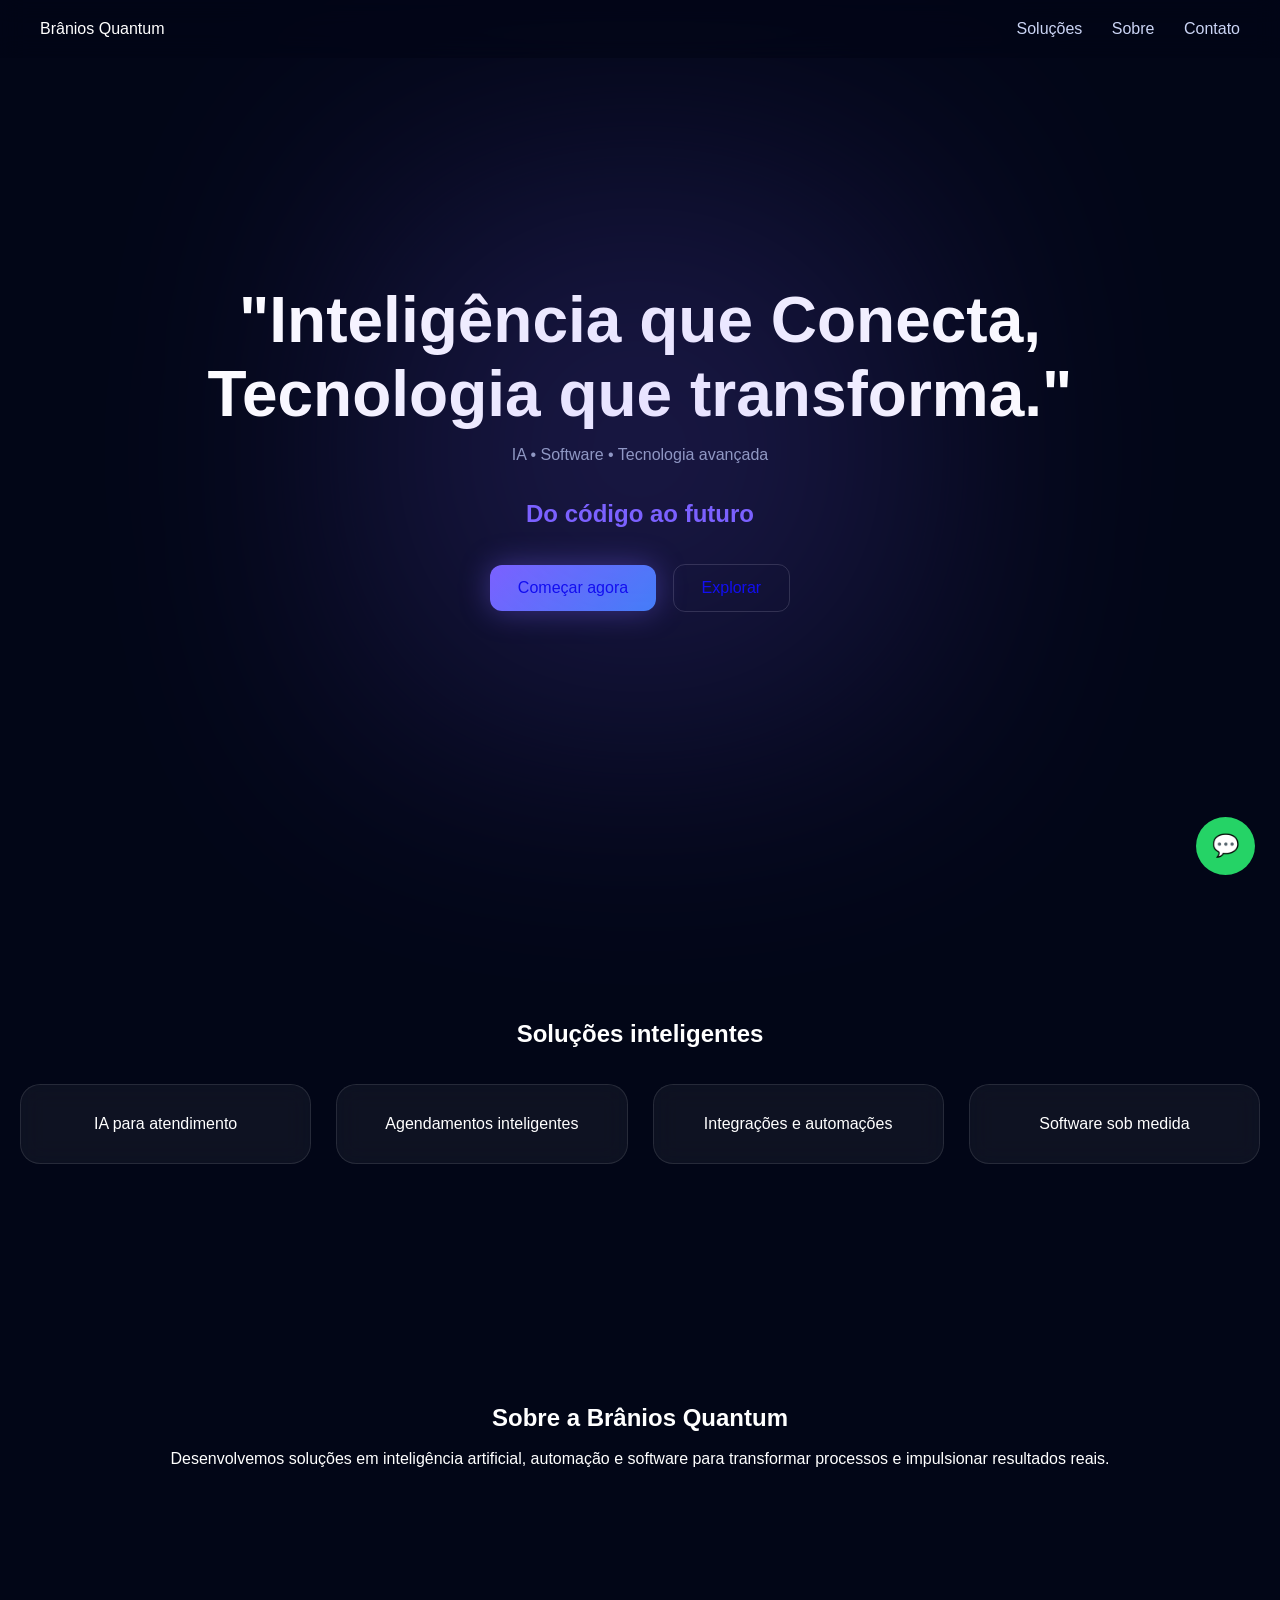
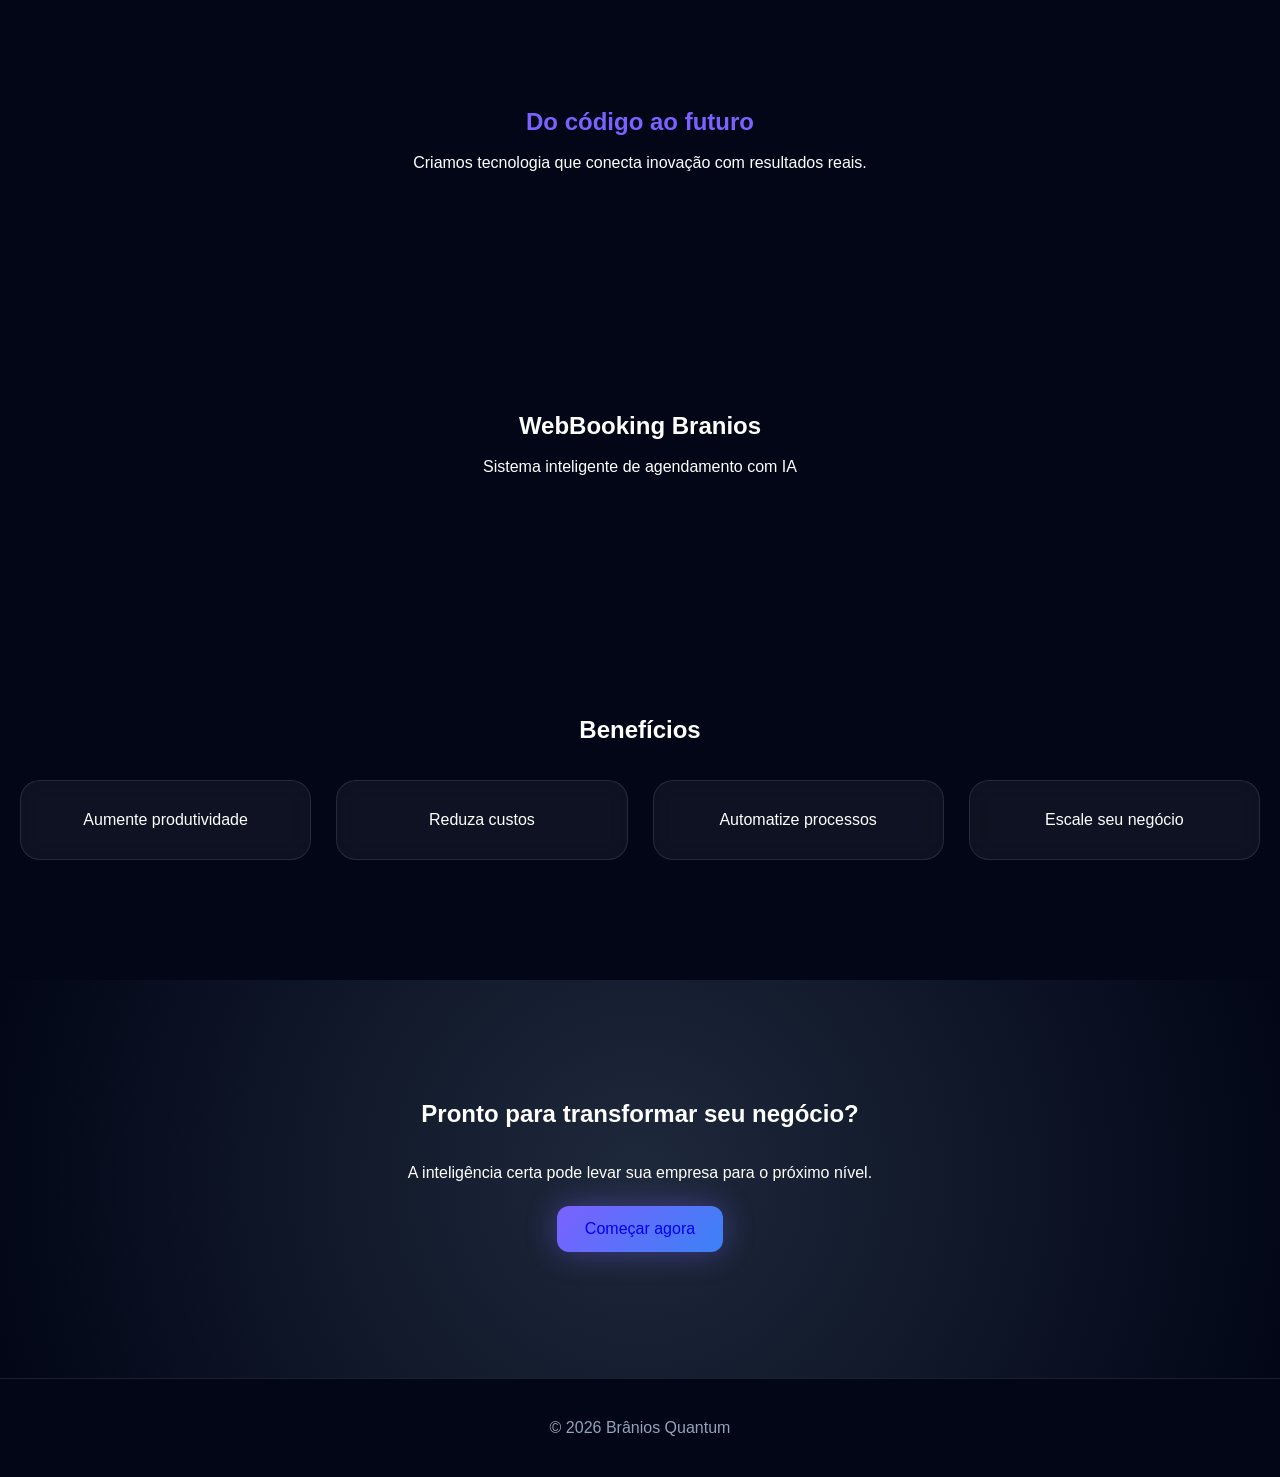
==== index.html @ 9994fad2 "Add files via upload" ====
<!DOCTYPE html>
<html lang="pt-br">
<head>
  <meta charset="UTF-8">
  <meta name="viewport" content="width=device-width, initial-scale=1.0">
  <title>Brânios Quantum</title>

  <link rel="stylesheet" href="style.css">
  <link href="https://fonts.googleapis.com/css2?family=Poppins:wght@400;600;700&display=swap" rel="stylesheet">
</head>

<body>

<header class="navbar">
  <div class="logo">Brânios Quantum</div>
  <nav>
    <a href="#services">Soluções</a>
    <a href="#about">Sobre</a>
    <a href="#contact">Contato</a>
  </nav>
</header>

<section class="hero">
  <div class="glow"></div>

  <h1>"Inteligência que Conecta, Tecnologia que transforma."</h1>
  <p class="sub">IA • Software • Tecnologia avançada</p>
  <br>
  <br>
  <h2 class="highlight">Do código ao futuro</h2>

  <div class="buttons">
    <a href="https://wa.me/555189077071" target="_blank" class="btn primary">
    Começar agora
  </a>
    <a href="#services" class="btn secondary">Explorar</a>
  </div>
</section>

<section id="services">
  <h2>Soluções inteligentes</h2>
  <br>
  <br>
  <div class="grid hidden" id="servicesGrid"></div>
</section>

<section id="about" class="hidden">
  <h2>Sobre a Brânios Quantum</h2>
  <br>
  <p>
    Desenvolvemos soluções em inteligência artificial, automação e software
    para transformar processos e impulsionar resultados reais.
  </p>
</section>

<section class="hidden">
  <h2 class="purple">Do código ao futuro</h2>
   <br>
  <p>Criamos tecnologia que conecta inovação com resultados reais.</p>
</section>

<section class="hidden">
  <h2>WebBooking Branios</h2>
   <br>
  <p>Sistema inteligente de agendamento com IA</p>
</section>

<section class="hidden">
  <h2>Benefícios</h2>
  <br>
  <br>
  <div class="grid" id="benefitsGrid"></div>
</section>

<section class="cta hidden" id="contact">
  <h1>Pronto para transformar seu negócio?</h1>
  <br>
  <br>
  <p>A inteligência certa pode levar sua empresa para o próximo nível.</p>
  <br>
  <a href="https://wa.me/555189077071" target="_blank" class="btn primary">
    Começar agora
  </a>
</section>

<a href="https://wa.me/555189077071" class="whatsapp" target="_blank">💬</a>

<footer>© 2026 Brânios Quantum</footer>

<script src="script.js"></script>
</body>
</html>
---- style.css ----
* {
  margin: 0;
  padding: 0;
  box-sizing: border-box;
  font-family: 'Inter', sans-serif;
}

body {
  background: #020617;
  color: white;
  overflow-x: hidden;
}

/* NAVBAR */
.navbar {
  position: fixed;
  width: 100%;
  top: 0;
  display: flex;
  justify-content: space-between;
  padding: 20px 40px;
  background: rgba(2,6,23,0.6);
  backdrop-filter: blur(12px);
  z-index: 1000;
}

.navbar a {
  color: #cbd5f5;
  margin-left: 25px;
  text-decoration: none;
}

.navbar a:hover {
  color: white;
}

/* HERO */
.hero {
  height: 100vh;
  display: flex;
  flex-direction: column;
  align-items: center;
  justify-content: center;
  text-align: center;
  position: relative;
}

.glow {
  position: absolute;
  width: 700px;
  height: 700px;
  background: radial-gradient(circle, #7B61FF, transparent);
  opacity: 0.25;
  filter: blur(120px);
}

.hero h1 {
  font-size: 64px;
  max-width: 900px;
}

.sub {
  color: #94a3b8;
  margin-top: 15px;
}

.highlight {
  color: #7B61FF;
}

/* BOTÕES */
.buttons {
  margin-top: 30px;
}

.btn {
  padding: 14px 28px;
  border-radius: 12px;
  text-decoration: none;
  margin: 6px;
  display: inline-block;
  transition: 0.3s;
}

.primary {
  background: linear-gradient(135deg, #7B61FF, #3B82F6);
  box-shadow: 0 0 30px rgba(123,97,255,0.4);
}

.primary:hover {
  transform: translateY(-3px) scale(1.03);
}

.secondary {
  border: 1px solid rgba(255,255,255,0.15);
}

.secondary:hover {
  background: rgba(255,255,255,0.05);
}

/* SECTIONS */
section {
  padding: 120px 20px;
  text-align: center;
}

/* GRID */
.grid {
  display: grid;
  grid-template-columns: repeat(auto-fit, minmax(250px, 1fr));
  gap: 25px;
}

/* CARDS */
.card {
  padding: 30px;
  border-radius: 20px;
  background: rgba(255,255,255,0.05);
  border: 1px solid rgba(255,255,255,0.1);
  backdrop-filter: blur(12px);
  transition: 0.4s;
}

.card:hover {
  transform: translateY(-8px);
  border: 1px solid rgba(123,97,255,0.5);
}

/* ANIMAÇÃO */
.hidden {
  opacity: 0;
  transform: translateY(40px);
  transition: 0.8s;
}

.show {
  opacity: 1;
  transform: translateY(0);
}

/* CTA */
.cta {
  background: radial-gradient(circle at center, #1e293b, #020617);
}

/* WHATS */
.whatsapp {
  position: fixed;
  bottom: 25px;
  right: 25px;
  background: #25D366;
  padding: 16px;
  border-radius: 50%;
  font-size: 22px;
  text-decoration: none;
}

/* FOOTER */
footer {
  padding: 40px;
  text-align: center;
  color: #94a3b8;
  border-top: 1px solid rgba(255,255,255,0.1);
}

.purple {
  color: #7B61FF;
}
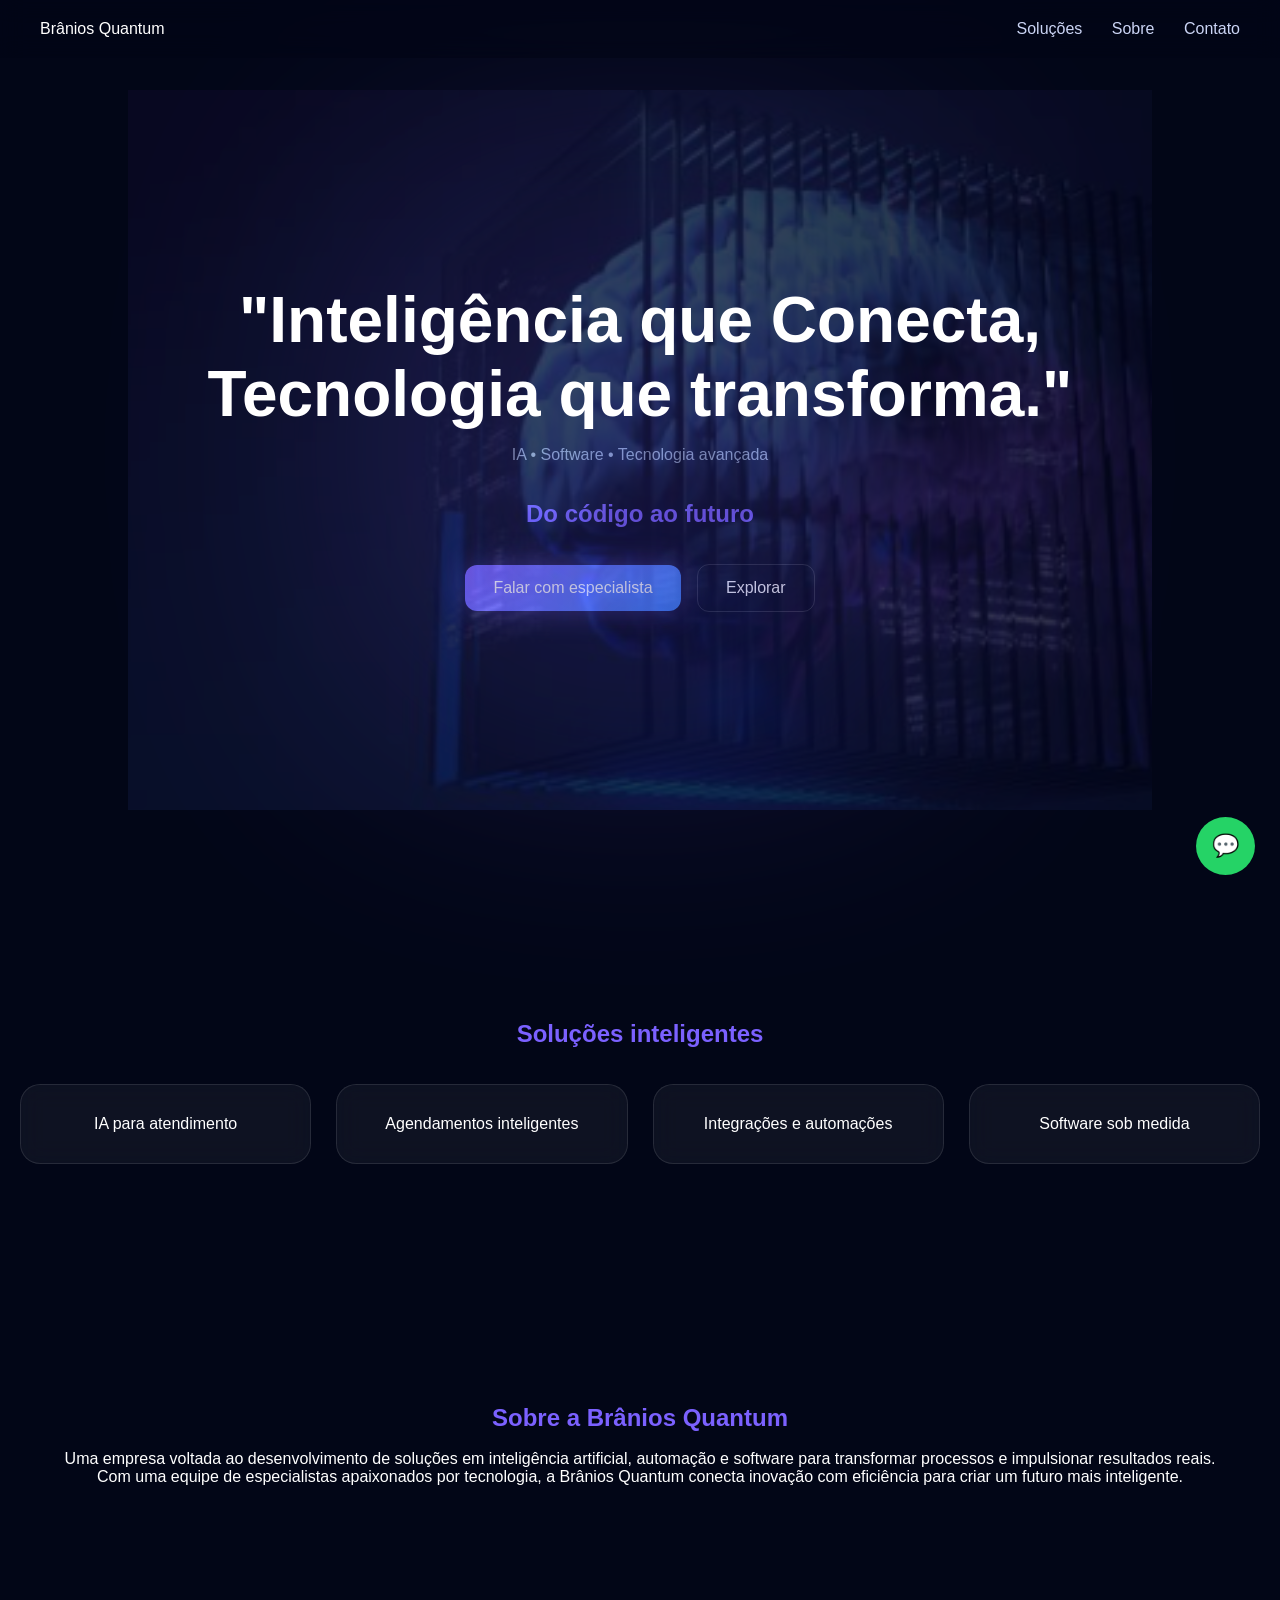
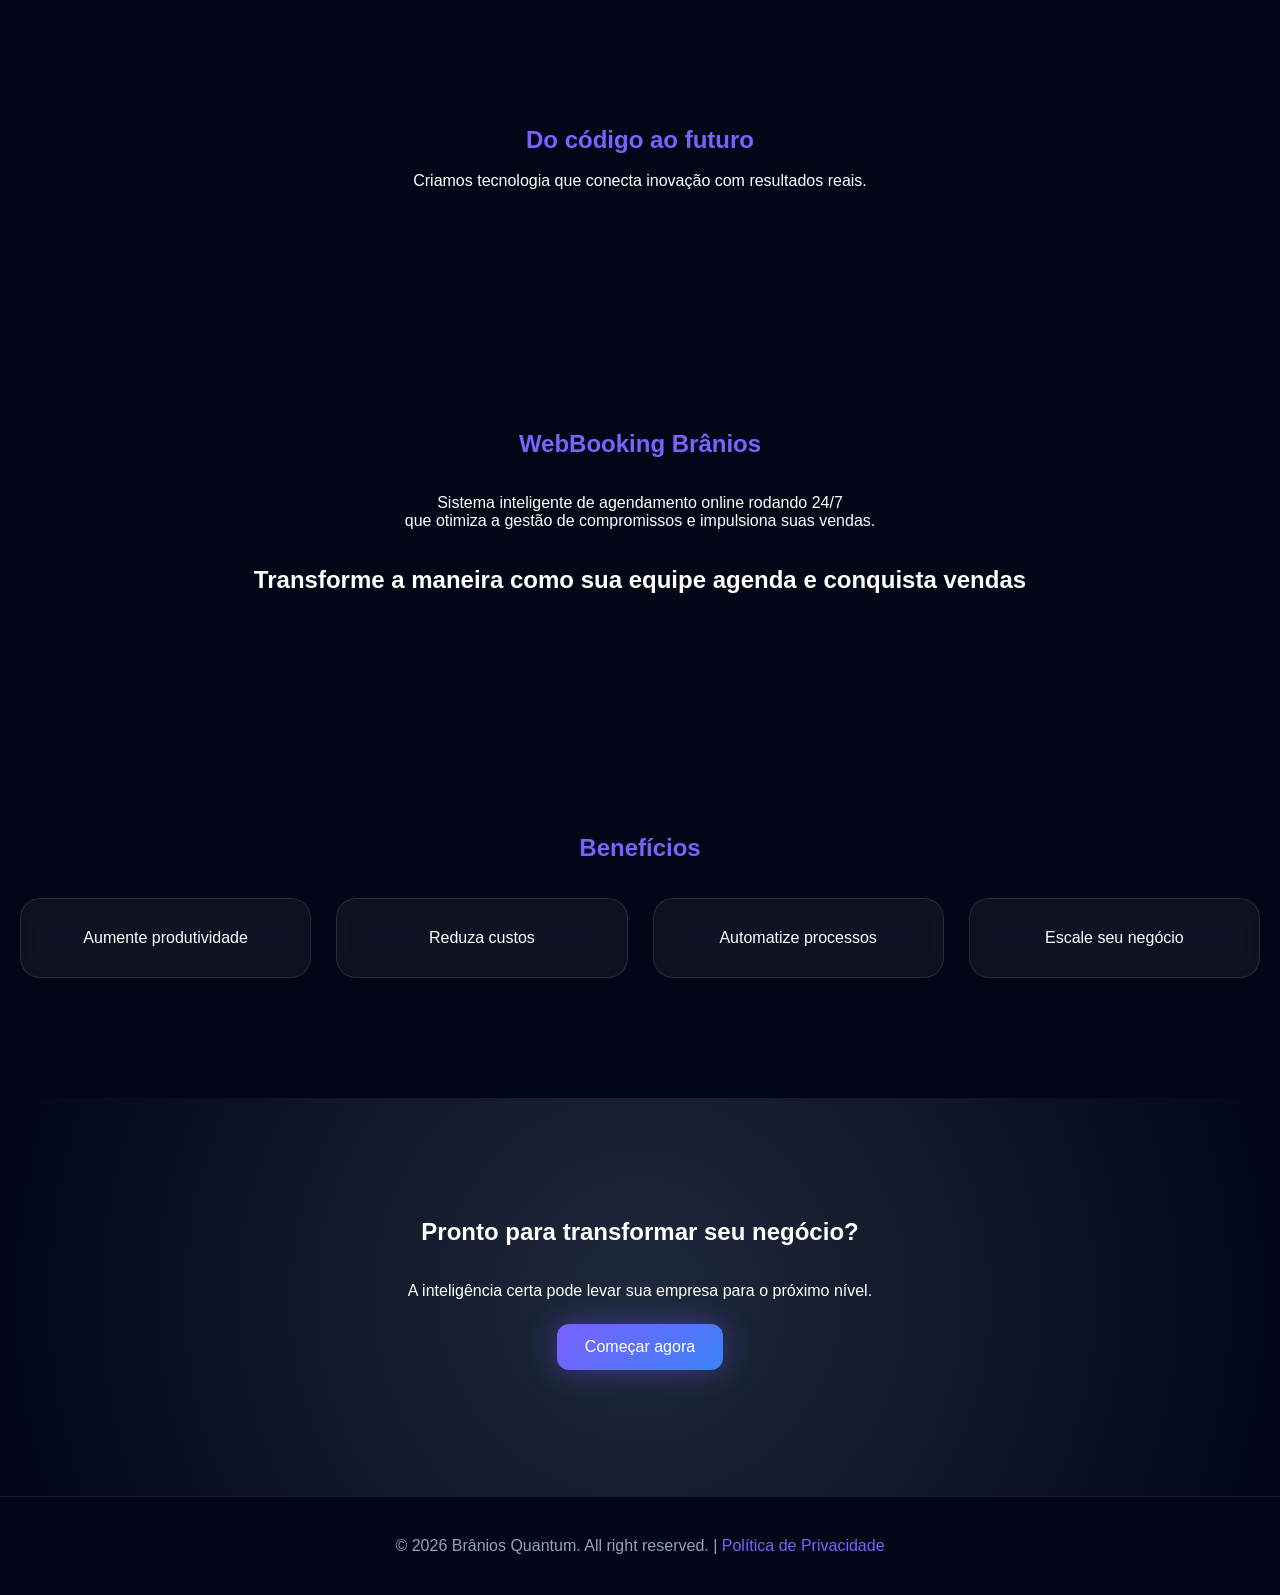
==== commit 9b5a91a0: "Add files via upload" ====
--- a/index.html
+++ b/index.html
@@ -23,6 +23,8 @@
 <section class="hero">
   <div class="glow"></div>
 
+  <img src="assets/5.png" alt="Imagem 5" class="hero-image">
+
   <h1>"Inteligência que Conecta, Tecnologia que transforma."</h1>
   <p class="sub">IA • Software • Tecnologia avançada</p>
   <br>
@@ -30,26 +32,27 @@
   <h2 class="highlight">Do código ao futuro</h2>
 
   <div class="buttons">
-    <a href="https://wa.me/555189077071" target="_blank" class="btn primary">
-    Começar agora
-  </a>
+    <a href="https://api.whatsapp.com/send?phone=555198077071" target="_blank" rel="noopener noreferrer" class="btn primary">
+      Falar com especialista
+    </a>
     <a href="#services" class="btn secondary">Explorar</a>
   </div>
 </section>
 
 <section id="services">
-  <h2>Soluções inteligentes</h2>
+  <h2 class="purple">Soluções inteligentes</h2>
   <br>
   <br>
   <div class="grid hidden" id="servicesGrid"></div>
 </section>
 
 <section id="about" class="hidden">
-  <h2>Sobre a Brânios Quantum</h2>
+  <h2 class="purple">Sobre a Brânios Quantum</h2>
   <br>
   <p>
-    Desenvolvemos soluções em inteligência artificial, automação e software
-    para transformar processos e impulsionar resultados reais.
+    Uma empresa voltada ao desenvolvimento de soluções em inteligência artificial, automação e software
+    para transformar processos e impulsionar resultados reais.</p> 
+  <p>Com uma equipe de especialistas apaixonados por tecnologia, a Brânios Quantum conecta inovação com eficiência para criar um futuro mais inteligente. 
   </p>
 </section>
 
@@ -60,13 +63,20 @@
 </section>
 
 <section class="hidden">
-  <h2>WebBooking Branios</h2>
+  <h1 class="purple">WebBooking Brânios</h1>
    <br>
-  <p>Sistema inteligente de agendamento com IA</p>
+   <br>
+  <p>Sistema inteligente de agendamento online rodando 24/7</p>
+  <p>que otimiza a gestão de compromissos e impulsiona suas vendas.</p>
+   <br>
+  <br>
+  <h2>Transforme a maneira
+como sua equipe agenda e
+conquista vendas</h2>
 </section>
 
 <section class="hidden">
-  <h2>Benefícios</h2>
+  <h2 class="purple">Benefícios</h2>
   <br>
   <br>
   <div class="grid" id="benefitsGrid"></div>
@@ -78,14 +88,14 @@
   <br>
   <p>A inteligência certa pode levar sua empresa para o próximo nível.</p>
   <br>
-  <a href="https://wa.me/555189077071" target="_blank" class="btn primary">
+  <a href="https://api.whatsapp.com/send?phone=555198077071" target="_blank" rel="noopener noreferrer" class="btn primary">
     Começar agora
   </a>
 </section>
 
-<a href="https://wa.me/555189077071" class="whatsapp" target="_blank">💬</a>
+<a href="https://api.whatsapp.com/send?phone=555198077071" class="whatsapp" target="_blank" rel="noopener noreferrer">💬</a>
 
-<footer>© 2026 Brânios Quantum</footer>
+<footer>© 2026 Brânios Quantum. All right reserved. | <a href="politica-de-privacidade.html">Política de Privacidade</a></footer>
 
 <script src="script.js"></script>
 </body>
--- a/style.css
+++ b/style.css
@@ -2,7 +2,7 @@
   margin: 0;
   padding: 0;
   box-sizing: border-box;
-  font-family: 'Inter', sans-serif;
+  font-family: 'Poppins', sans-serif;
 }
 
 body {
@@ -52,11 +52,14 @@
   background: radial-gradient(circle, #7B61FF, transparent);
   opacity: 0.25;
   filter: blur(120px);
+  pointer-events: none;
 }
 
 .hero h1 {
   font-size: 64px;
   max-width: 900px;
+  position: relative;
+  z-index: 2;
 }
 
 .sub {
@@ -68,6 +71,17 @@
   color: #7B61FF;
 }
 
+.hero-image {
+  position: absolute;
+  top: 10vh;
+  left: 10vw;
+  width: 80vw;
+  height: 80vh;
+  object-fit: cover;
+  z-index: 0;
+  opacity: 0.2;
+}
+
 /* BOTÕES */
 .buttons {
   margin-top: 30px;
@@ -80,6 +94,7 @@
   margin: 6px;
   display: inline-block;
   transition: 0.3s;
+  color: white;
 }
 
 .primary {
@@ -120,6 +135,7 @@
   border: 1px solid rgba(255,255,255,0.1);
   backdrop-filter: blur(12px);
   transition: 0.4s;
+  color: white;
 }
 
 .card:hover {
@@ -164,6 +180,233 @@
   border-top: 1px solid rgba(255,255,255,0.1);
 }
 
+footer a {
+  color: #7B61FF;
+  text-decoration: none;
+}
+
+footer a:hover {
+  color: #3B82F6;
+}
+
 .purple {
   color: #7B61FF;
 }
+
+/* LINKS */
+section a {
+  color: #7B61FF;
+  text-decoration: none;
+}
+
+section a:hover {
+  color: #3B82F6;
+}
+
+footer a {
+  color: #7B61FF;
+  text-decoration: none;
+}
+
+footer a:hover {
+  color: #3B82F6;
+}
+
+/* RESPONSIVIDADE */
+html {
+  font-size: 16px;
+}
+
+@media (max-width: 1200px) {
+  html {
+    font-size: 15px;
+  }
+}
+
+@media (max-width: 992px) {
+  html {
+    font-size: 14px;
+  }
+  .navbar {
+    padding: 14px 20px;
+  }
+  .navbar nav {
+    display: flex;
+    flex-wrap: wrap;
+    justify-content: center;
+    margin-top: 8px;
+  }
+  .navbar a {
+    margin: 8px 10px;
+  }
+  .hero h1 {
+    font-size: clamp(2rem, 6vw, 4rem);
+    max-width: 700px;
+  }
+  .hero .sub {
+    font-size: 0.95rem;
+  }
+  section {
+    padding: 90px 18px;
+  }
+  .grid {
+    gap: 18px;
+  }
+  .card {
+    padding: 22px;
+  }
+}
+
+@media (max-width: 768px) {
+  .navbar {
+    flex-direction: column;
+    align-items: center;
+  }
+  .navbar .logo {
+    margin-bottom: 8px;
+  }
+  .hero {
+    padding: 80px 16px;
+  }
+  .hero h1 {
+    font-size: clamp(1.75rem, 8vw, 3rem);
+  }
+  .hero .sub {
+    margin-top: 10px;
+  }
+  .buttons {
+    flex-direction: column;
+    display: flex;
+    align-items: center;
+  }
+  .btn {
+    width: 100%;
+    max-width: 320px;
+    text-align: center;
+    display: block;
+  }
+  .btn + .btn {
+    margin-top: 10px;
+  }
+  .hero-image {
+    max-width: 80%;
+    opacity: 0.5;
+    position: static;
+    transform: none;
+    width: auto;
+    height: auto;
+  }
+  section {
+    padding: 75px 14px;
+  }
+  .grid {
+    grid-template-columns: 1fr;
+  }
+  .whatsapp {
+    bottom: 18px;
+    right: 18px;
+    padding: 14px;
+    font-size: 20px;
+  }
+}
+
+@media (max-width: 480px) {
+  body {
+    font-size: 0.92rem;
+  }
+  .hero h1 {
+    font-size: clamp(1.5rem, 9vw, 2.5rem);
+  }
+  .hero .sub {
+    font-size: 0.85rem;
+  }
+  .navbar {
+    padding: 10px 12px;
+  }
+  .cta {
+    padding: 65px 12px;
+  }
+  .footer {
+    padding: 30px;
+  }
+}
+
+/* RESPONSIVIDADE PARA PÁGINA DE POLÍTICA DE PRIVACIDADE */
+.privacy-header {
+  padding: 60px 20px;
+  text-align: center;
+  background: linear-gradient(135deg, #020617, #1e293b);
+}
+
+.privacy-header h1 {
+  font-size: 2.5rem;
+  color: #7B61FF;
+  margin: 0;
+}
+
+.privacy-main {
+  max-width: 900px;
+  margin: 0 auto;
+  padding: 40px 20px;
+}
+
+.privacy-main section {
+  margin-bottom: 40px;
+  text-align: left;
+}
+
+.privacy-main h2 {
+  color: #7B61FF;
+  font-size: 1.5rem;
+  margin-bottom: 15px;
+}
+
+.privacy-main p {
+  line-height: 1.6;
+  margin-bottom: 10px;
+}
+
+.privacy-footer {
+  padding: 40px;
+  text-align: center;
+  color: #94a3b8;
+  border-top: 1px solid rgba(255,255,255,0.1);
+}
+
+.privacy-footer a {
+  color: #7B61FF;
+  text-decoration: none;
+}
+
+.privacy-footer a:hover {
+  color: #3B82F6;
+}
+
+/* RESPONSIVIDADE PARA POLÍTICA EM MOBILE/TABLET */
+@media (max-width: 768px) {
+  .privacy-header {
+    padding: 40px 16px;
+  }
+  .privacy-header h1 {
+    font-size: 2rem;
+  }
+  .privacy-main {
+    padding: 30px 16px;
+  }
+  .privacy-main h2 {
+    font-size: 1.3rem;
+  }
+  .privacy-footer {
+    padding: 30px 16px;
+  }
+}
+
+@media (max-width: 480px) {
+  .privacy-header h1 {
+    font-size: 1.8rem;
+  }
+  .privacy-main h2 {
+    font-size: 1.2rem;
+  }
+}
+
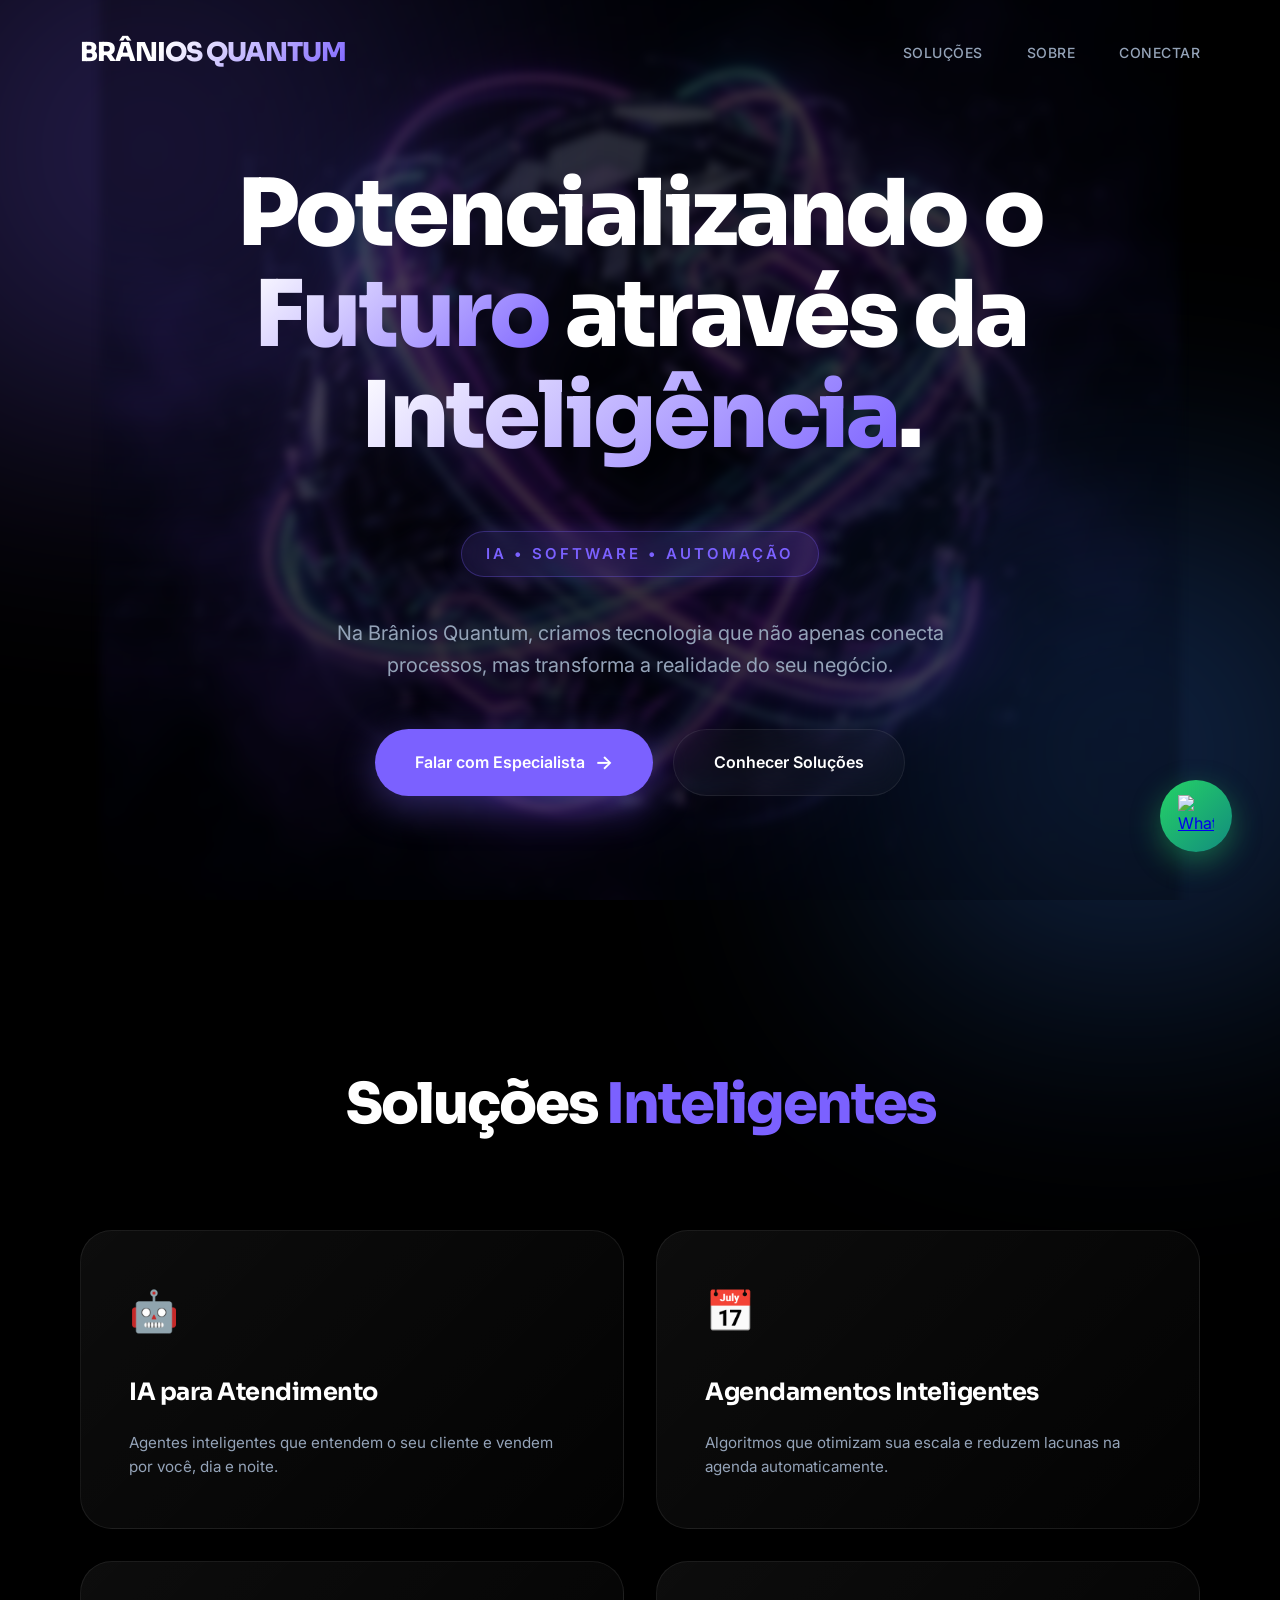
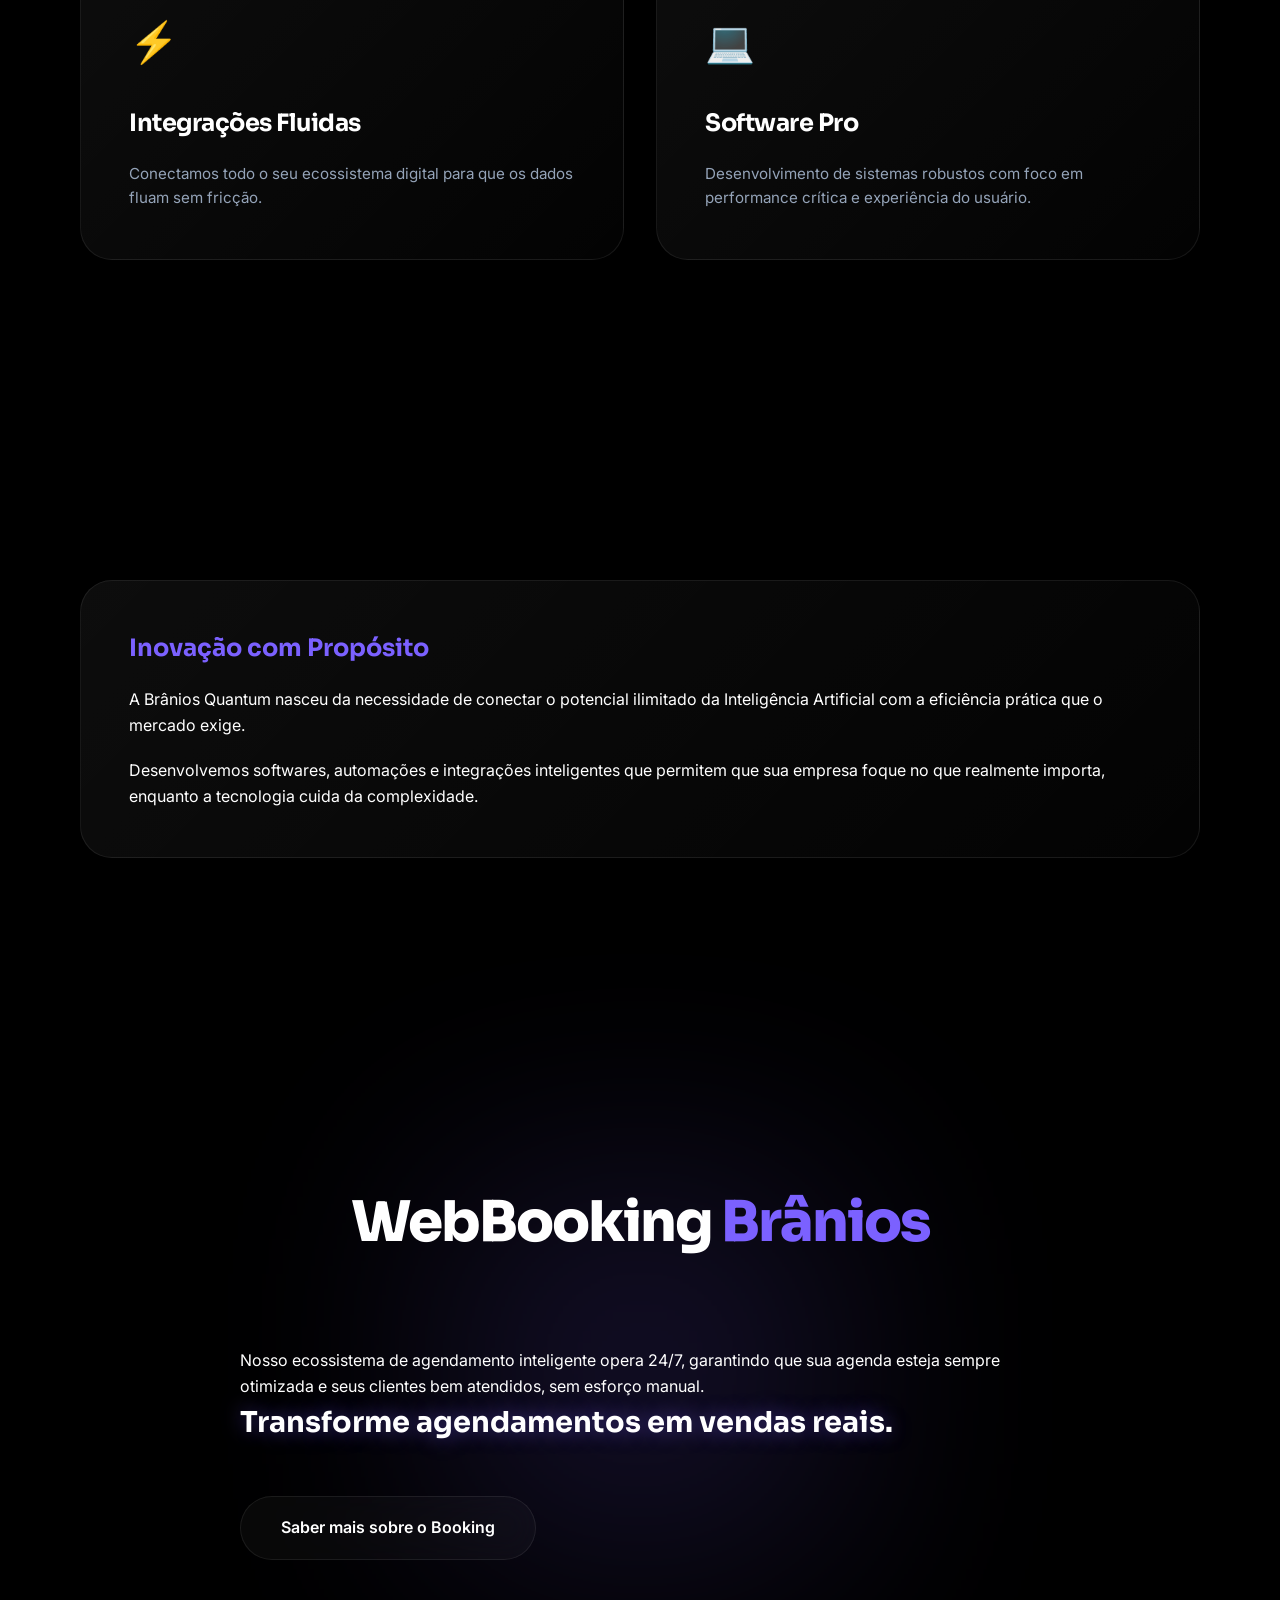
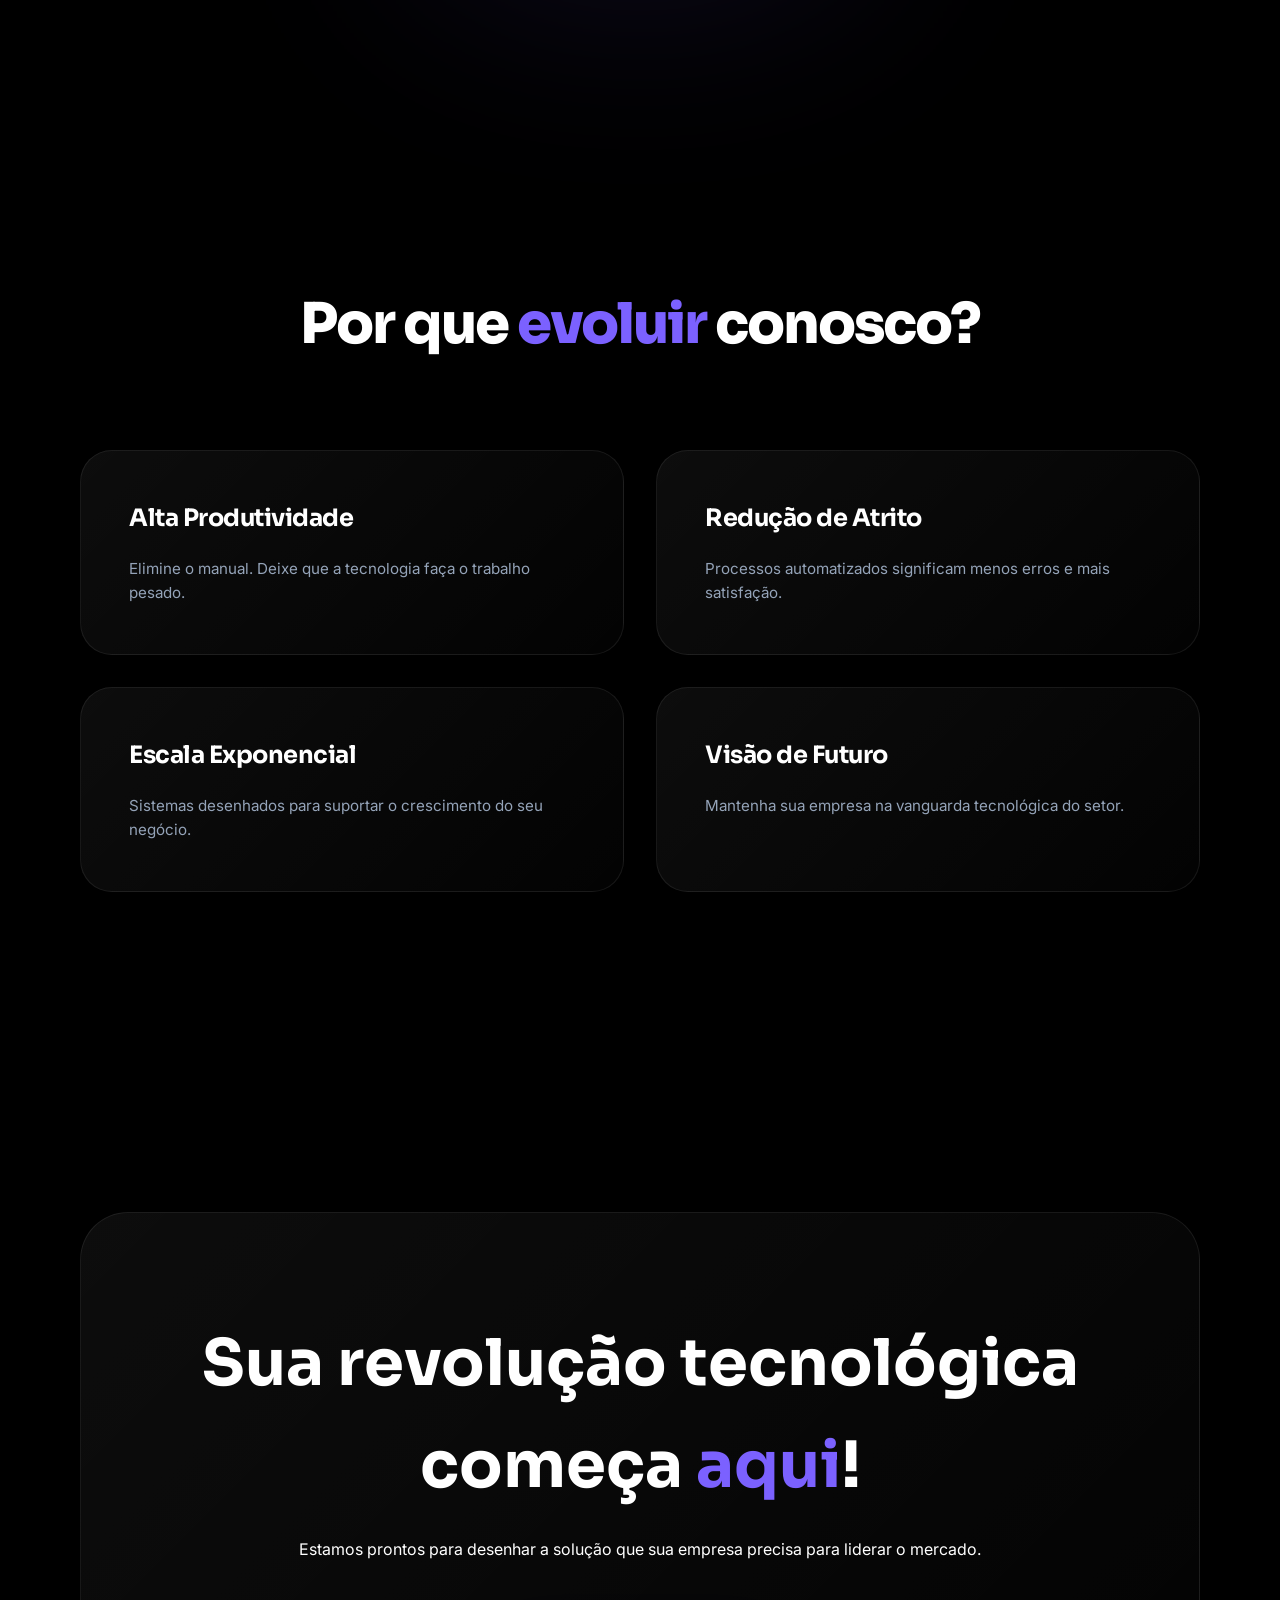
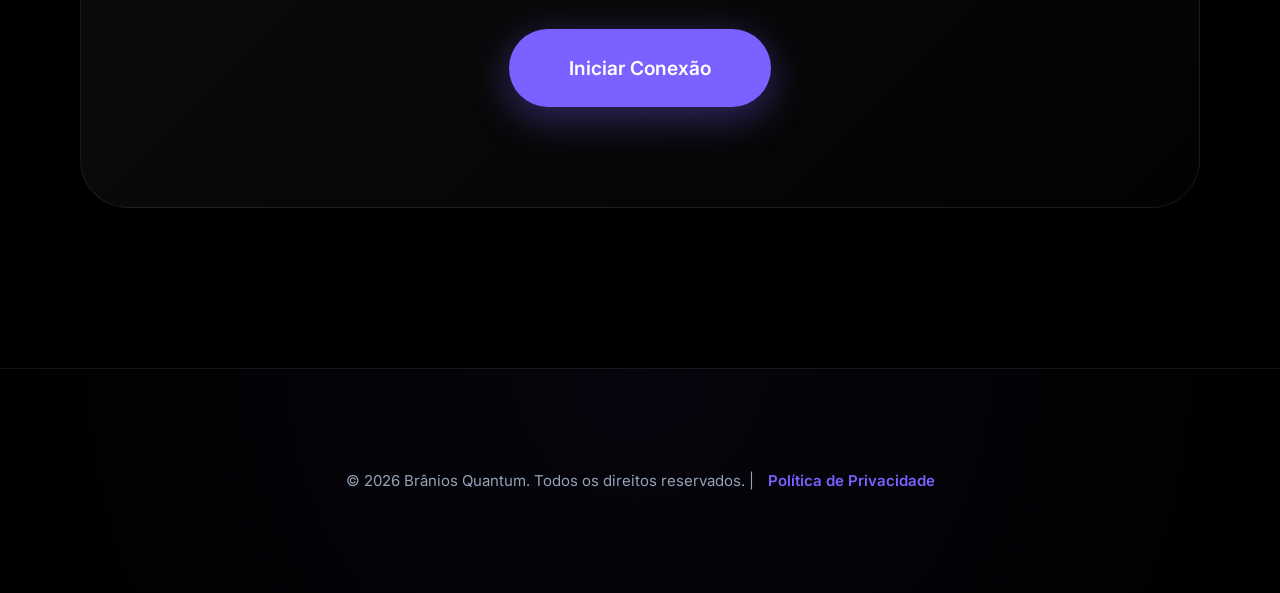
==== commit 1ba1ce3a: "Redesign completo do site Brânios Quantum - Estilo Rune SaaS Profissional" ====
--- a/index.html
+++ b/index.html
@@ -1,102 +1,135 @@
-<!DOCTYPE html>
-<html lang="pt-br">
-<head>
-  <meta charset="UTF-8">
-  <meta name="viewport" content="width=device-width, initial-scale=1.0">
-  <title>Brânios Quantum</title>
-
-  <link rel="stylesheet" href="style.css">
-  <link href="https://fonts.googleapis.com/css2?family=Poppins:wght@400;600;700&display=swap" rel="stylesheet">
-</head>
-
-<body>
-
-<header class="navbar">
-  <div class="logo">Brânios Quantum</div>
-  <nav>
-    <a href="#services">Soluções</a>
-    <a href="#about">Sobre</a>
-    <a href="#contact">Contato</a>
-  </nav>
-</header>
-
-<section class="hero">
-  <div class="glow"></div>
-
-  <img src="assets/5.png" alt="Imagem 5" class="hero-image">
-
-  <h1>"Inteligência que Conecta, Tecnologia que transforma."</h1>
-  <p class="sub">IA • Software • Tecnologia avançada</p>
-  <br>
-  <br>
-  <h2 class="highlight">Do código ao futuro</h2>
-
-  <div class="buttons">
-    <a href="https://api.whatsapp.com/send?phone=555198077071" target="_blank" rel="noopener noreferrer" class="btn primary">
-      Falar com especialista
-    </a>
-    <a href="#services" class="btn secondary">Explorar</a>
-  </div>
-</section>
-
-<section id="services">
-  <h2 class="purple">Soluções inteligentes</h2>
-  <br>
-  <br>
-  <div class="grid hidden" id="servicesGrid"></div>
-</section>
-
-<section id="about" class="hidden">
-  <h2 class="purple">Sobre a Brânios Quantum</h2>
-  <br>
-  <p>
-    Uma empresa voltada ao desenvolvimento de soluções em inteligência artificial, automação e software
-    para transformar processos e impulsionar resultados reais.</p> 
-  <p>Com uma equipe de especialistas apaixonados por tecnologia, a Brânios Quantum conecta inovação com eficiência para criar um futuro mais inteligente. 
-  </p>
-</section>
-
-<section class="hidden">
-  <h2 class="purple">Do código ao futuro</h2>
-   <br>
-  <p>Criamos tecnologia que conecta inovação com resultados reais.</p>
-</section>
-
-<section class="hidden">
-  <h1 class="purple">WebBooking Brânios</h1>
-   <br>
-   <br>
-  <p>Sistema inteligente de agendamento online rodando 24/7</p>
-  <p>que otimiza a gestão de compromissos e impulsiona suas vendas.</p>
-   <br>
-  <br>
-  <h2>Transforme a maneira
-como sua equipe agenda e
-conquista vendas</h2>
-</section>
-
-<section class="hidden">
-  <h2 class="purple">Benefícios</h2>
-  <br>
-  <br>
-  <div class="grid" id="benefitsGrid"></div>
-</section>
-
-<section class="cta hidden" id="contact">
-  <h1>Pronto para transformar seu negócio?</h1>
-  <br>
-  <br>
-  <p>A inteligência certa pode levar sua empresa para o próximo nível.</p>
-  <br>
-  <a href="https://api.whatsapp.com/send?phone=555198077071" target="_blank" rel="noopener noreferrer" class="btn primary">
-    Começar agora
-  </a>
-</section>
-
-<a href="https://api.whatsapp.com/send?phone=555198077071" class="whatsapp" target="_blank" rel="noopener noreferrer">💬</a>
-
-<footer>© 2026 Brânios Quantum. All right reserved. | <a href="politica-de-privacidade.html">Política de Privacidade</a></footer>
-
-<script src="script.js"></script>
-</body>
-</html>
+<!DOCTYPE html>
+<html lang="pt-br">
+
+<head>
+  <meta charset="UTF-8">
+  <meta name="viewport" content="width=device-width, initial-scale=1.0">
+  <title>Brânios Quantum | Inteligência Artificial e Automação</title>
+  <meta name="description"
+    content="Transforme seu negócio com Inteligência Artificial, automação e software avançado. Tecnologia que conecta inovação com resultados reais.">
+
+  <!-- SEO / Social -->
+  <meta property="og:title" content="Brânios Quantum | Tecnologia Avançada">
+  <meta property="og:description" content="IA e Automação para impulsionar sua empresa.">
+
+  <link rel="stylesheet" href="style.css">
+</head>
+
+<body>
+
+  <!-- Mobile Menu Header (Simplified) -->
+  <header class="navbar" id="navbar">
+    <div class="logo">BRÂNIOS QUANTUM</div>
+    <nav>
+      <a href="#services">Soluções</a>
+      <a href="#about">Sobre</a>
+      <a href="#contact">Conectar</a>
+    </nav>
+  </header>
+
+  <main>
+    <!-- Global Background Effects -->
+    <div class="glow-bg hero-glow-1"></div>
+    <div class="glow-bg hero-glow-2"></div>
+
+    <!-- HERO SECTION -->
+    <section class="hero">
+      <div class="hero-image-container">
+        <img src="assets/branios-hero.png" alt="Brânios Quantum Sphere" id="heroImage">
+      </div>
+
+      <div class="hero-content">
+        <h1 class="hidden">Potencializando o <span class="gradient">Futuro</span> através da <span
+            class="gradient">Inteligência</span>.</h1>
+        
+        <div class="hero-tagline hidden">IA • SOFTWARE • AUTOMAÇÃO</div>
+
+        <p class="sub-text hidden">Na Brânios Quantum, criamos tecnologia que não apenas conecta processos, mas transforma a
+          realidade do seu negócio.</p>
+
+        <div class="buttons hidden">
+          <a href="https://api.whatsapp.com/send?phone=5551989077071" target="_blank" rel="noopener noreferrer"
+            class="btn primary">
+            Falar com Especialista
+            <span style="font-size: 1.2rem;">→</span>
+          </a>
+          <a href="#services" class="btn secondary">Conhecer Soluções</a>
+        </div>
+      </div>
+    </section>
+
+    <!-- SERVICES SECTION -->
+    <section id="services">
+      <h2 class="section-title hidden">Soluções <span class="purple">Inteligentes</span></h2>
+      <div class="grid" id="servicesGrid">
+        <!-- Injected via script.js -->
+      </div>
+    </section>
+
+    <!-- ABOUT SECTION -->
+    <section id="about" class="hidden">
+      <div class="card glass">
+        <h2 class="purple">Inovação com Propósito</h2>
+        <p>A Brânios Quantum nasceu da necessidade de conectar o potencial ilimitado da Inteligência Artificial com a
+          eficiência prática que o mercado exige.</p>
+        <p>Desenvolvemos softwares, automações e integrações inteligentes que permitem que sua empresa foque no que
+          realmente importa, enquanto a tecnologia cuida da complexidade.</p>
+      </div>
+    </section>
+
+    <!-- WEBBOOKING HIGHLIGHT -->
+    <section class="hidden" style="overflow: visible;">
+      <div class="glow-bg"
+        style="width: 400px; height: 400px; background: var(--accent-purple); top: 50%; left: 50%; transform: translate(-50%, -50%); opacity: 0.15;">
+      </div>
+      <div class="hero-content" style="max-width: 800px; margin: 0 auto;">
+        <h2 class="section-title">WebBooking <span class="purple">Brânios</span></h2>
+        <p class="sub-text">Nosso ecossistema de agendamento inteligente opera 24/7, garantindo que sua agenda esteja sempre
+          otimizada e seus clientes bem atendidos, sem esforço manual.</p>
+        <h3 class="glow-text" style="font-size: 1.8rem;">Transforme agendamentos em vendas reais.</h3>
+        <br><br>
+        <a href="https://api.whatsapp.com/send?phone=5551989077071" target="_blank" class="btn secondary">Saber mais
+          sobre o Booking</a>
+      </div>
+    </section>
+
+    <!-- BENEFITS SECTION -->
+    <section class="hidden">
+      <h2 class="section-title">Por que <span class="purple">evoluir</span> conosco?</h2>
+      <div class="grid" id="benefitsGrid">
+        <!-- Injected via script.js -->
+      </div>
+    </section>
+
+    <!-- CALL TO ACTION -->
+    <section class="hidden" id="contact">
+      <div class="card glass" style="text-align: center; padding: 100px 40px; border-radius: 48px;">
+        <h1 style="font-size: clamp(32px, 5vw, 64px);">Sua revolução tecnológica começa <span
+            class="purple">aqui</span>!</h1>
+        <p class="sub-text">Estamos prontos para desenhar a solução que sua empresa precisa para liderar o mercado.</p>
+        <br>
+        <div class="buttons">
+          <a href="https://api.whatsapp.com/send?phone=5551989077071" target="_blank" rel="noopener noreferrer"
+            class="btn primary" style="padding: 24px 60px; font-size: 1.2rem;">
+            Iniciar Conexão
+          </a>
+        </div>
+      </div>
+    </section>
+  </main>
+
+  <!-- FLOATING WHATSAPP -->
+  <a href="https://api.whatsapp.com/send?phone=5551989077071" class="whatsapp" target="_blank" rel="noopener noreferrer"
+    title="Falar no WhatsApp">
+    <img src="https://upload.wikimedia.org/wikipedia/commons/6/6b/WhatsApp.svg" alt="WhatsApp" width="36">
+  </a>
+
+  <footer>
+    <p>© 2026 Brânios Quantum. Todos os direitos reservados. | <a href="politica-de-privacidade.html">Política de
+        Privacidade</a></p>
+  </footer>
+
+  <script src="script.js"></script>
+</body>
+
+</html>
--- a/style.css
+++ b/style.css
@@ -1,412 +1,378 @@
-* {
-  margin: 0;
-  padding: 0;
-  box-sizing: border-box;
-  font-family: 'Poppins', sans-serif;
-}
-
-body {
-  background: #020617;
-  color: white;
-  overflow-x: hidden;
-}
-
-/* NAVBAR */
-.navbar {
-  position: fixed;
-  width: 100%;
-  top: 0;
-  display: flex;
-  justify-content: space-between;
-  padding: 20px 40px;
-  background: rgba(2,6,23,0.6);
-  backdrop-filter: blur(12px);
-  z-index: 1000;
-}
-
-.navbar a {
-  color: #cbd5f5;
-  margin-left: 25px;
-  text-decoration: none;
-}
-
-.navbar a:hover {
-  color: white;
-}
-
-/* HERO */
-.hero {
-  height: 100vh;
-  display: flex;
-  flex-direction: column;
-  align-items: center;
-  justify-content: center;
-  text-align: center;
-  position: relative;
-}
-
-.glow {
-  position: absolute;
-  width: 700px;
-  height: 700px;
-  background: radial-gradient(circle, #7B61FF, transparent);
-  opacity: 0.25;
-  filter: blur(120px);
-  pointer-events: none;
-}
-
-.hero h1 {
-  font-size: 64px;
-  max-width: 900px;
-  position: relative;
-  z-index: 2;
-}
-
-.sub {
-  color: #94a3b8;
-  margin-top: 15px;
-}
-
-.highlight {
-  color: #7B61FF;
-}
-
-.hero-image {
-  position: absolute;
-  top: 10vh;
-  left: 10vw;
-  width: 80vw;
-  height: 80vh;
-  object-fit: cover;
-  z-index: 0;
-  opacity: 0.2;
-}
-
-/* BOTÕES */
-.buttons {
-  margin-top: 30px;
-}
-
-.btn {
-  padding: 14px 28px;
-  border-radius: 12px;
-  text-decoration: none;
-  margin: 6px;
-  display: inline-block;
-  transition: 0.3s;
-  color: white;
-}
-
-.primary {
-  background: linear-gradient(135deg, #7B61FF, #3B82F6);
-  box-shadow: 0 0 30px rgba(123,97,255,0.4);
-}
-
-.primary:hover {
-  transform: translateY(-3px) scale(1.03);
-}
-
-.secondary {
-  border: 1px solid rgba(255,255,255,0.15);
-}
-
-.secondary:hover {
-  background: rgba(255,255,255,0.05);
-}
-
-/* SECTIONS */
-section {
-  padding: 120px 20px;
-  text-align: center;
-}
-
-/* GRID */
-.grid {
-  display: grid;
-  grid-template-columns: repeat(auto-fit, minmax(250px, 1fr));
-  gap: 25px;
-}
-
-/* CARDS */
-.card {
-  padding: 30px;
-  border-radius: 20px;
-  background: rgba(255,255,255,0.05);
-  border: 1px solid rgba(255,255,255,0.1);
-  backdrop-filter: blur(12px);
-  transition: 0.4s;
-  color: white;
-}
-
-.card:hover {
-  transform: translateY(-8px);
-  border: 1px solid rgba(123,97,255,0.5);
-}
-
-/* ANIMAÇÃO */
-.hidden {
-  opacity: 0;
-  transform: translateY(40px);
-  transition: 0.8s;
-}
-
-.show {
-  opacity: 1;
-  transform: translateY(0);
-}
-
-/* CTA */
-.cta {
-  background: radial-gradient(circle at center, #1e293b, #020617);
-}
-
-/* WHATS */
-.whatsapp {
-  position: fixed;
-  bottom: 25px;
-  right: 25px;
-  background: #25D366;
-  padding: 16px;
-  border-radius: 50%;
-  font-size: 22px;
-  text-decoration: none;
-}
-
-/* FOOTER */
-footer {
-  padding: 40px;
-  text-align: center;
-  color: #94a3b8;
-  border-top: 1px solid rgba(255,255,255,0.1);
-}
-
-footer a {
-  color: #7B61FF;
-  text-decoration: none;
-}
-
-footer a:hover {
-  color: #3B82F6;
-}
-
-.purple {
-  color: #7B61FF;
-}
-
-/* LINKS */
-section a {
-  color: #7B61FF;
-  text-decoration: none;
-}
-
-section a:hover {
-  color: #3B82F6;
-}
-
-footer a {
-  color: #7B61FF;
-  text-decoration: none;
-}
-
-footer a:hover {
-  color: #3B82F6;
-}
-
-/* RESPONSIVIDADE */
-html {
-  font-size: 16px;
-}
-
-@media (max-width: 1200px) {
-  html {
-    font-size: 15px;
-  }
-}
-
-@media (max-width: 992px) {
-  html {
-    font-size: 14px;
-  }
-  .navbar {
-    padding: 14px 20px;
-  }
-  .navbar nav {
-    display: flex;
-    flex-wrap: wrap;
-    justify-content: center;
-    margin-top: 8px;
-  }
-  .navbar a {
-    margin: 8px 10px;
-  }
-  .hero h1 {
-    font-size: clamp(2rem, 6vw, 4rem);
-    max-width: 700px;
-  }
-  .hero .sub {
-    font-size: 0.95rem;
-  }
-  section {
-    padding: 90px 18px;
-  }
-  .grid {
-    gap: 18px;
-  }
-  .card {
-    padding: 22px;
-  }
-}
-
-@media (max-width: 768px) {
-  .navbar {
-    flex-direction: column;
-    align-items: center;
-  }
-  .navbar .logo {
-    margin-bottom: 8px;
-  }
-  .hero {
-    padding: 80px 16px;
-  }
-  .hero h1 {
-    font-size: clamp(1.75rem, 8vw, 3rem);
-  }
-  .hero .sub {
-    margin-top: 10px;
-  }
-  .buttons {
-    flex-direction: column;
-    display: flex;
-    align-items: center;
-  }
-  .btn {
-    width: 100%;
-    max-width: 320px;
-    text-align: center;
-    display: block;
-  }
-  .btn + .btn {
-    margin-top: 10px;
-  }
-  .hero-image {
-    max-width: 80%;
-    opacity: 0.5;
-    position: static;
-    transform: none;
-    width: auto;
-    height: auto;
-  }
-  section {
-    padding: 75px 14px;
-  }
-  .grid {
-    grid-template-columns: 1fr;
-  }
-  .whatsapp {
-    bottom: 18px;
-    right: 18px;
-    padding: 14px;
-    font-size: 20px;
-  }
-}
-
-@media (max-width: 480px) {
-  body {
-    font-size: 0.92rem;
-  }
-  .hero h1 {
-    font-size: clamp(1.5rem, 9vw, 2.5rem);
-  }
-  .hero .sub {
-    font-size: 0.85rem;
-  }
-  .navbar {
-    padding: 10px 12px;
-  }
-  .cta {
-    padding: 65px 12px;
-  }
-  .footer {
-    padding: 30px;
-  }
-}
-
-/* RESPONSIVIDADE PARA PÁGINA DE POLÍTICA DE PRIVACIDADE */
-.privacy-header {
-  padding: 60px 20px;
-  text-align: center;
-  background: linear-gradient(135deg, #020617, #1e293b);
-}
-
-.privacy-header h1 {
-  font-size: 2.5rem;
-  color: #7B61FF;
-  margin: 0;
-}
-
-.privacy-main {
-  max-width: 900px;
-  margin: 0 auto;
-  padding: 40px 20px;
-}
-
-.privacy-main section {
-  margin-bottom: 40px;
-  text-align: left;
-}
-
-.privacy-main h2 {
-  color: #7B61FF;
-  font-size: 1.5rem;
-  margin-bottom: 15px;
-}
-
-.privacy-main p {
-  line-height: 1.6;
-  margin-bottom: 10px;
-}
-
-.privacy-footer {
-  padding: 40px;
-  text-align: center;
-  color: #94a3b8;
-  border-top: 1px solid rgba(255,255,255,0.1);
-}
-
-.privacy-footer a {
-  color: #7B61FF;
-  text-decoration: none;
-}
-
-.privacy-footer a:hover {
-  color: #3B82F6;
-}
-
-/* RESPONSIVIDADE PARA POLÍTICA EM MOBILE/TABLET */
-@media (max-width: 768px) {
-  .privacy-header {
-    padding: 40px 16px;
-  }
-  .privacy-header h1 {
-    font-size: 2rem;
-  }
-  .privacy-main {
-    padding: 30px 16px;
-  }
-  .privacy-main h2 {
-    font-size: 1.3rem;
-  }
-  .privacy-footer {
-    padding: 30px 16px;
-  }
-}
-
-@media (max-width: 480px) {
-  .privacy-header h1 {
-    font-size: 1.8rem;
-  }
-  .privacy-main h2 {
-    font-size: 1.2rem;
-  }
-}
-
+@import url('https://fonts.googleapis.com/css2?family=Inter:wght@300;400;500;600&family=Sora:wght@400;600;700;800&display=swap');
+
+:root {
+  --bg-color: #000000;
+  --accent-purple: #7B61FF;
+  --accent-blue: #3B82F6;
+  --text-primary: #FFFFFF;
+  --text-secondary: #94A3B8;
+  --glass-bg: rgba(255, 255, 255, 0.03);
+  --glass-border: rgba(255, 255, 255, 0.08);
+  --glow-shadow: 0 0 40px rgba(123, 97, 255, 0.4);
+}
+
+* {
+  margin: 0;
+  padding: 0;
+  box-sizing: border-box;
+}
+
+html {
+  scroll-behavior: smooth;
+}
+
+body {
+  background-color: var(--bg-color);
+  color: var(--text-primary);
+  font-family: 'Inter', sans-serif;
+  overflow-x: hidden;
+  line-height: 1.6;
+}
+
+h1, h2, h3, .logo {
+  font-family: 'Sora', sans-serif;
+}
+
+/* --- UTILITIES --- */
+.glass {
+  background: var(--glass-bg);
+  backdrop-filter: blur(12px);
+  -webkit-backdrop-filter: blur(12px);
+  border: 1px solid var(--glass-border);
+}
+
+.glow-text {
+  text-shadow: 0 0 20px rgba(123, 97, 255, 0.5);
+}
+
+.glow-bg {
+  position: absolute;
+  filter: blur(120px);
+  z-index: 0;
+  pointer-events: none;
+  opacity: 0.35;
+}
+
+/* --- NAVBAR --- */
+.navbar {
+  position: fixed;
+  top: 0;
+  width: 100%;
+  padding: 32px 80px;
+  display: flex;
+  justify-content: space-between;
+  align-items: center;
+  z-index: 1000;
+  transition: all 0.4s cubic-bezier(0.165, 0.84, 0.44, 1);
+}
+
+.navbar.scrolled {
+  padding: 16px 80px;
+  background: rgba(0, 0, 0, 0.8);
+  backdrop-filter: blur(20px);
+  border-bottom: 1px solid var(--glass-border);
+}
+
+.logo {
+  font-size: 26px;
+  font-weight: 800;
+  background: linear-gradient(135deg, #fff 30%, var(--accent-purple) 100%);
+  -webkit-background-clip: text;
+  -webkit-text-fill-color: transparent;
+  letter-spacing: -1px;
+}
+
+.navbar nav a {
+  color: var(--text-secondary);
+  text-decoration: none;
+  margin-left: 40px;
+  font-size: 14px;
+  font-weight: 500;
+  transition: 0.3s;
+  letter-spacing: 0.5px;
+  text-transform: uppercase;
+}
+
+.navbar nav a:hover {
+  color: var(--text-primary);
+  text-shadow: 0 0 10px rgba(123, 97, 255, 0.5);
+}
+
+/* --- HERO --- */
+.hero {
+  min-height: 100vh;
+  display: flex;
+  flex-direction: column;
+  align-items: center;
+  justify-content: center;
+  text-align: center;
+  padding: 120px 20px 60px;
+  position: relative;
+  overflow: hidden;
+  perspective: 1500px;
+}
+
+.hero-glow-1 {
+  width: 700px;
+  height: 700px;
+  background: radial-gradient(circle, var(--accent-purple), transparent);
+  top: -200px;
+  left: -200px;
+}
+
+.hero-glow-2 {
+  width: 600px;
+  height: 600px;
+  background: radial-gradient(circle, var(--accent-blue), transparent);
+  bottom: -150px;
+  right: -150px;
+}
+
+.hero-content {
+  position: relative;
+  z-index: 10; /* HIGHER TO BE ABOVE IMAGE */
+  max-width: 1100px;
+}
+
+.hero h1 {
+  font-size: clamp(48px, 9vw, 92px);
+  line-height: 1.1;
+  font-weight: 800;
+  margin-bottom: 24px;
+  letter-spacing: -3px;
+}
+
+.hero h1 .gradient {
+  background: linear-gradient(135deg, #fff 0%, var(--accent-purple) 100%);
+  -webkit-background-clip: text;
+  -webkit-text-fill-color: transparent;
+}
+
+.hero-tagline {
+  display: inline-block;
+  padding: 10px 24px;
+  border-radius: 100px;
+  background: rgba(123, 97, 255, 0.15);
+  border: 1px solid rgba(123, 97, 255, 0.3);
+  color: var(--accent-purple);
+  font-size: 15px;
+  font-weight: 600;
+  letter-spacing: 3px;
+  margin: 40px 0;
+  text-transform: uppercase;
+  backdrop-filter: blur(12px);
+  box-shadow: 0 0 20px rgba(123, 97, 255, 0.2);
+}
+
+.hero .sub-text {
+  font-size: clamp(16px, 2vw, 20px);
+  color: var(--text-secondary);
+  max-width: 700px;
+  margin: 0 auto 48px;
+  font-weight: 400;
+}
+
+/* --- HERO IMAGE AS ATMOSPHERIC BACKGROUND --- */
+.hero-image-container {
+  position: absolute;
+  top: 50%;
+  left: 50%;
+  transform: translate(-50%, -50%);
+  width: 120vw; /* LARGER SCALE */
+  height: 120vh;
+  z-index: 1; /* BEHIND CONTENT */
+  opacity: 0.25; /* SUBTLE BACKGROUND FEEL */
+  pointer-events: none;
+  display: flex;
+  justify-content: center;
+  align-items: center;
+  filter: blur(5px); /* BLENDS INTO BACKGROUND */
+}
+
+.hero-image-container img {
+  width: 100%;
+  height: 100%;
+  object-fit: contain;
+  mix-blend-mode: screen; 
+  transition: transform 0.2s ease-out;
+}
+
+/* --- BUTTONS --- */
+.buttons {
+  display: flex;
+  gap: 20px;
+  justify-content: center;
+}
+
+.btn {
+  padding: 18px 40px;
+  border-radius: 100px;
+  font-weight: 600;
+  text-decoration: none;
+  font-size: 16px;
+  transition: all 0.5s cubic-bezier(0.19, 1, 0.22, 1);
+  position: relative;
+  overflow: hidden;
+  display: inline-flex;
+  align-items: center;
+  gap: 10px;
+}
+
+.btn.primary {
+  background: var(--accent-purple);
+  color: white;
+  box-shadow: 0 10px 40px rgba(123, 97, 255, 0.4);
+}
+
+.btn.primary:hover {
+  transform: translateY(-5px);
+  box-shadow: 0 15px 50px rgba(123, 97, 255, 0.6);
+  background: #8e7aff;
+}
+
+.btn.secondary {
+  background: rgba(255, 255, 255, 0.03);
+  border: 1px solid var(--glass-border);
+  color: white;
+  backdrop-filter: blur(15px);
+}
+
+.btn.secondary:hover {
+  background: rgba(255, 255, 255, 0.08);
+  transform: translateY(-5px);
+  border-color: rgba(255, 255, 255, 0.2);
+}
+
+/* --- SECTIONS --- */
+section {
+  padding: 160px 80px;
+  max-width: 1400px;
+  margin: 0 auto;
+  position: relative;
+}
+
+h2.section-title {
+  font-size: clamp(36px, 6vw, 56px);
+  margin-bottom: 80px;
+  text-align: center;
+  font-weight: 800;
+  letter-spacing: -2px;
+}
+
+.purple {
+  color: var(--accent-purple);
+}
+
+/* --- GRID & CARDS --- */
+.grid {
+  display: grid;
+  grid-template-columns: repeat(2, 1fr);
+  gap: 32px;
+}
+
+.card {
+  padding: 48px;
+  border-radius: 32px;
+  background: linear-gradient(135deg, rgba(255,255,255,0.05) 0%, rgba(255,255,255,0.01) 100%);
+  border: 1px solid var(--glass-border);
+  backdrop-filter: blur(20px);
+  transition: all 0.4s cubic-bezier(0.165, 0.84, 0.44, 1);
+  display: flex;
+  flex-direction: column;
+  gap: 20px;
+  position: relative;
+}
+
+.card:hover {
+  transform: translateY(-12px);
+  border-color: rgba(123, 97, 255, 0.5);
+  box-shadow: 0 30px 60px rgba(0, 0, 0, 0.6);
+  background: linear-gradient(135deg, rgba(123, 97, 255, 0.1) 0%, rgba(255,255,255,0.02) 100%);
+}
+
+.card h3 {
+  font-size: 24px;
+  font-weight: 700;
+  letter-spacing: -0.5px;
+}
+
+/* --- WHATSAPP & FLOATING --- */
+.whatsapp {
+  position: fixed;
+  bottom: 48px;
+  right: 48px;
+  width: 72px;
+  height: 72px;
+  background: linear-gradient(135deg, #25D366, #128C7E);
+  border-radius: 50%;
+  display: flex;
+  align-items: center;
+  justify-content: center;
+  z-index: 2000;
+  transition: all 0.4s cubic-bezier(0.175, 0.885, 0.32, 1.275);
+  box-shadow: 0 10px 30px rgba(37, 211, 102, 0.4);
+}
+
+.whatsapp:hover {
+  transform: scale(1.15) rotate(5deg);
+  box-shadow: 0 15px 40px rgba(37, 211, 102, 0.6);
+}
+
+/* --- FOOTER --- */
+footer {
+  padding: 100px 40px;
+  text-align: center;
+  border-top: 1px solid var(--glass-border);
+  background: radial-gradient(circle at top, rgba(123, 97, 255, 0.05), transparent);
+}
+
+footer p {
+  color: var(--text-secondary);
+  font-size: 15px;
+}
+
+footer a {
+  color: var(--accent-purple);
+  text-decoration: none;
+  font-weight: 600;
+  margin-left: 10px;
+}
+
+/* --- ANIMATIONS --- */
+.hidden {
+  opacity: 0;
+  transform: translateY(40px);
+  transition: all 1s cubic-bezier(0.2, 0.8, 0.2, 1);
+}
+
+.show {
+  opacity: 1;
+  transform: translateY(0);
+}
+
+/* --- RESPONSIVITY --- */
+@media (max-width: 1200px) {
+  .navbar { padding: 24px 40px; }
+  section { padding: 120px 40px; }
+}
+
+@media (max-width: 900px) {
+  .grid {
+    grid-template-columns: 1fr; 
+  }
+  section { padding: 100px 40px; }
+}
+
+@media (max-width: 768px) {
+  .navbar { padding: 20px; }
+  .navbar nav { display: none; }
+  .logo { font-size: 20px; }
+  section { padding: 80px 20px; }
+  .hero { padding-top: 100px; }
+  .hero h1 { font-size: clamp(32px, 10vw, 54px); letter-spacing: -2px; }
+  .hero .sub-text { margin-bottom: 40px; }
+  .hero-tagline { margin: 30px 0; font-size: 13px; }
+  .buttons { flex-direction: column; width: 100%; max-width: 400px; }
+  .btn { width: 100%; justify-content: center; }
+  .whatsapp { bottom: 30px; right: 30px; width: 60px; height: 60px; }
+}
